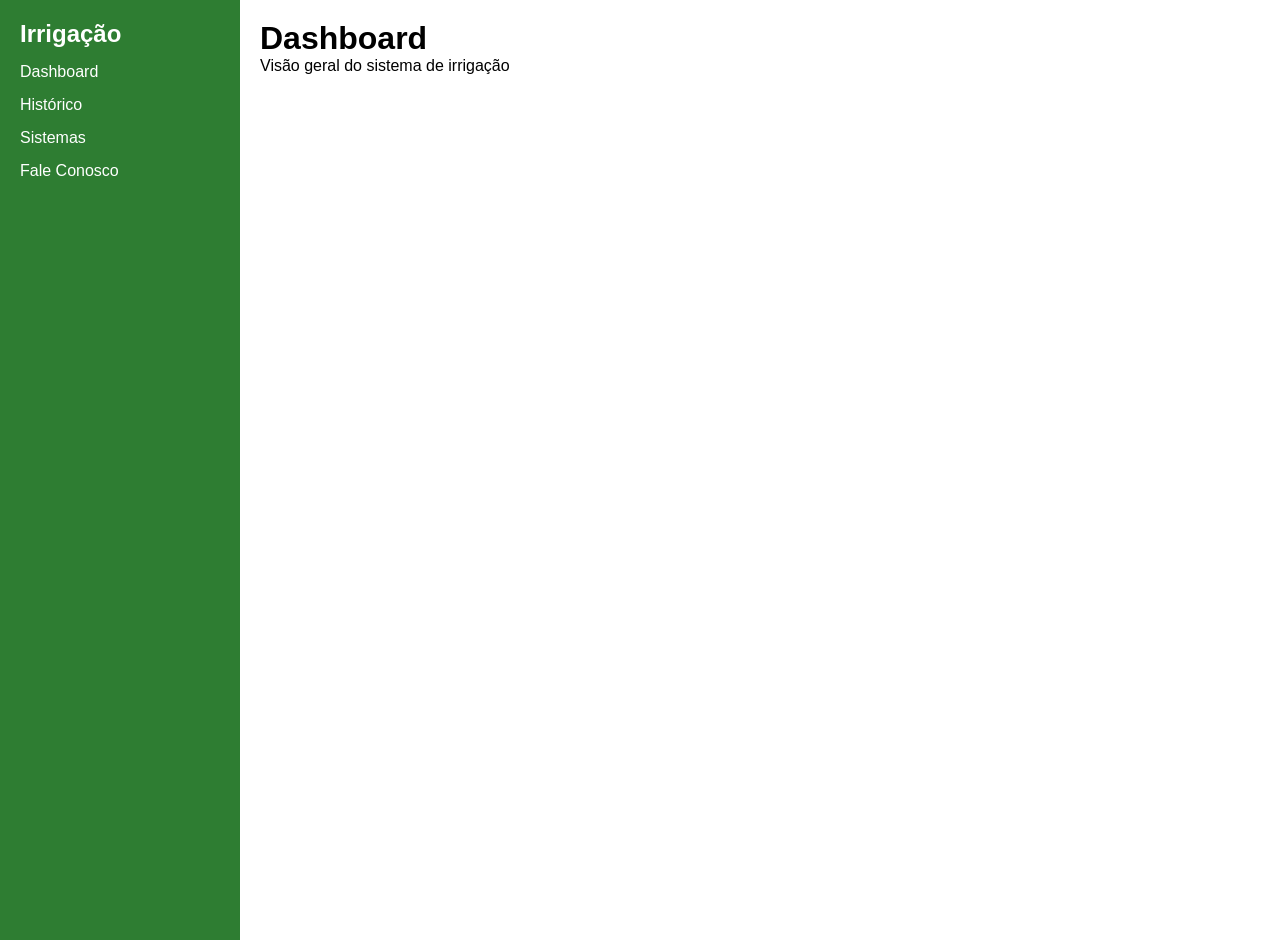
==== index.html @ d7c3e2f5 "first commit" ====
<!DOCTYPE html>
<html lang="pt-br">

<head>
  <meta charset="UTF-8">
  <meta name="viewport" content="width=device-width, initial-scale=1.0">
  <title>Dashboard Irrigação</title>
  <link rel="stylesheet" href="./styles/style.css">
  <link rel="preconnect" href="https://fonts.googleapis.com">
  <link rel="preconnect" href="https://fonts.gstatic.com" crossorigin>
  <link href="https://fonts.googleapis.com/css2?family=Roboto:ital,wght@0,100..900;1,100..900&family=Source+Sans+3:ital,wght@0,200..900;1,200..900&display=swap" rel="stylesheet">
</head>

<body>
  <div class="container">
    <nav class="sidebar">
        <h2>Irrigação</h2>
        <ul>
        <li onclick="mostrar('dashboard')">Dashboard</li>
        <li onclick="mostrar('histórico')">Histórico</li>
        <li onclick="mostrar('sistemas')">Sistemas</li>
        <li onclick="mostrar('fale-conosco')">Fale Conosco</li>
        </ul>
    </nav>

    <main class="content">
        <div id="dashboard" class="aba">
        <h1>Dashboard</h1>
        <p>Visão geral do sistema de irrigação</p>
        

        </div>

        <div id="monitoramento" class="aba">
        <h1>Monitoramento</h1>
        <p>Umidade do solo, sensores...</p>
        </div>

        <div id="agenda" class="aba">
        <h1>Agendamento</h1>
        <p>Horários de irrigação</p>
        </div>
    </main>
  </div>

  <script src="main.js"></script>
</body>

</html>
---- styles/style.css ----
* {
  margin: 0;
  padding: 0;
  font-family: Arial;
}

.container {
  display: flex;
}

/* MENU */
.sidebar {
  width: 200px;
  height: 100vh;
  background: #2e7d32;
  color: white;
  padding: 20px;
}

.sidebar ul {
  list-style: none;
}

.sidebar li {
  margin: 15px 0;
  cursor: pointer;
}

/* CONTEÚDO */
.content {
  flex: 1;
  padding: 20px;
}

/* ESCONDER ABAS */
.aba {
  display: none;
}

/* ABA ATIVA */
.ativa {
  display: block;
}
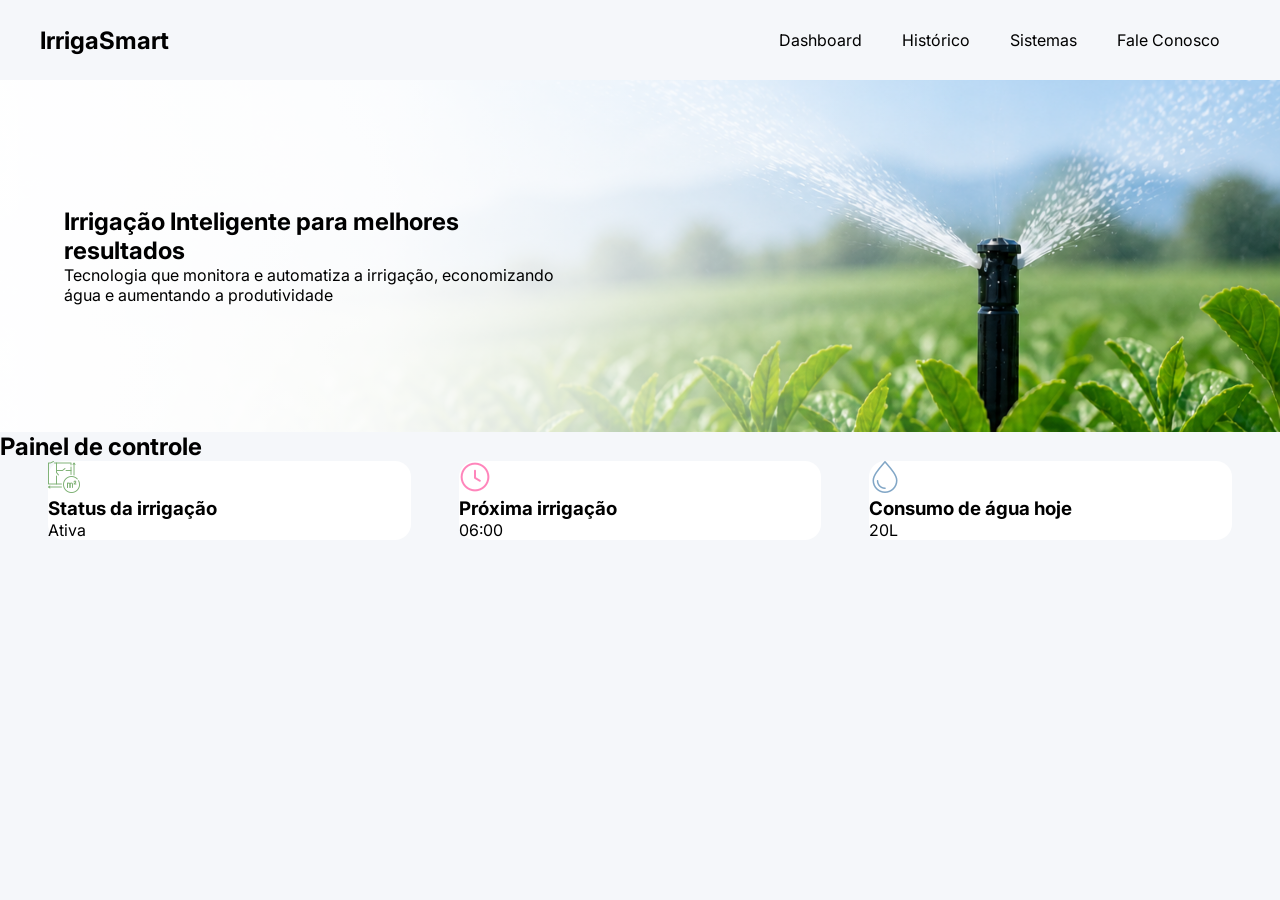
==== commit d37608b9: "alterando a sidebar e add conteudo" ====
--- a/index.html
+++ b/index.html
@@ -8,38 +8,87 @@
   <link rel="stylesheet" href="./styles/style.css">
   <link rel="preconnect" href="https://fonts.googleapis.com">
   <link rel="preconnect" href="https://fonts.gstatic.com" crossorigin>
-  <link href="https://fonts.googleapis.com/css2?family=Roboto:ital,wght@0,100..900;1,100..900&family=Source+Sans+3:ital,wght@0,200..900;1,200..900&display=swap" rel="stylesheet">
+  <link href="https://fonts.googleapis.com/css2?family=Inter:ital,opsz,wght@0,14..32,100..900;1,14..32,100..900&family=Montserrat:ital,wght@0,100..900;1,100..900&display=swap" rel="stylesheet">
 </head>
 
 <body>
   <div class="container">
     <nav class="sidebar">
-        <h2>Irrigação</h2>
-        <ul>
+        <h1>Irriga<span>Smart</span></h1>
+        <ul class="sidebar__nav">
         <li onclick="mostrar('dashboard')">Dashboard</li>
-        <li onclick="mostrar('histórico')">Histórico</li>
+        <li onclick="mostrar('historico')">Histórico</li>
         <li onclick="mostrar('sistemas')">Sistemas</li>
         <li onclick="mostrar('fale-conosco')">Fale Conosco</li>
         </ul>
     </nav>
 
     <main class="content">
-        <div id="dashboard" class="aba">
-        <h1>Dashboard</h1>
-        <p>Visão geral do sistema de irrigação</p>
-        
+        <section id="dashboard" class="aba">
+          <div class="dashboard__banner">
+            <div class="dashboard__banner__conteudo">
+                <h2>
+                Irrigação <span>Inteligente</span>
+                para melhores resultados
+              </h2>
+              <p>
+                Tecnologia que monitora e automatiza a irrigação, 
+                economizando água e aumentando a produtividade
+              </p>
+            </div>
+          </div>
 
-        </div>
+          <div class="dashboard__painel">
+            <h2>Painel de controle</h2>
+            <ul class="dashboard__painel__list">
+              <li>
+                <div class="painel__conteudo">
+                  <div>
+                    <img class="painel__conteudo-icone" src="./asserts/arquitetura.png" alt="ícone de arquitetura">
+                  </div>
+                  <h3>Status da irrigação</h3>
+                  <p>Ativa</p>
+                </div>
+              </li>
 
-        <div id="monitoramento" class="aba">
+              <li>
+                <div class="painel__conteudo">
+                  <div>
+                    <img class="painel__conteudo-icone" src="./asserts/relogio.png" alt="ícone de relógio">
+                  </div>
+                  <h3>Próxima irrigação</h3>
+                  <p>06:00</p>
+                </div>
+              </li>
+
+              <li>
+                <div class="painel__conteudo">
+                  <div>
+                    <img class="painel__conteudo-icone" src="./asserts/agua.png" alt=" ícone de um pingo de água">
+                  </div>
+                  <h3>Consumo de água hoje</h3>
+                  <p>20L</p>
+                </div>
+              </li>
+            </ul>
+          </div>
+
+        </section>
+
+        <section id="historico" class="aba">
         <h1>Monitoramento</h1>
         <p>Umidade do solo, sensores...</p>
-        </div>
+        </section>
 
-        <div id="agenda" class="aba">
+        <section id="sistemas" class="aba">
         <h1>Agendamento</h1>
         <p>Horários de irrigação</p>
-        </div>
+        </section>
+
+        <section id="fale-conosco" class="aba">
+        <h1>fale conosco</h1>
+        <p>Horários de irrigação</p>
+        </section>
     </main>
   </div>
 
--- a/styles/style.css
+++ b/styles/style.css
@@ -1,43 +1,97 @@
+:root {
+  --cor-background: #F5F7FA;
+  --cor-cards: #FFFFFF;
+  --cor-texto-principal: #000000;
+  --cor-texto-secundaria: #9CA3AF;
+  --cor-principal: #79AE6F;
+  --cor-secundaria: #9FCB98;
+  --cor-terciaria: #81A6C6;
+  --cor-quartenaria: #AACDDC;
+  --cor-icone-relogio: #FF85BB;
+  --cor-fundo-relogio: #FFCEE3;
+  --cor-aviso: #DB1A1A;
+
+  --fonte-primaria: "Inter", sans-serif, arial;
+  --fonte-secundaria: "Montserrat", sans-serif, arial;
+}
+
 * {
   margin: 0;
   padding: 0;
-  font-family: Arial;
 }
 
-.container {
-  display: flex;
+body {
+  background-color: var(--cor-background);
+  font-family: var(--fonte-primaria);
 }
 
-/* MENU */
 .sidebar {
-  width: 200px;
-  height: 100vh;
-  background: #2e7d32;
-  color: white;
-  padding: 20px;
+  display: flex;
+  justify-content: space-between;
+  align-items: center;
+  padding: 15px 40px;
 }
 
-.sidebar ul {
+.sidebar__nav {
+  display: flex;
   list-style: none;
 }
 
 .sidebar li {
-  margin: 15px 0;
+  margin: 15px 20px;
   cursor: pointer;
 }
 
-/* CONTEÚDO */
-.content {
-  flex: 1;
-  padding: 20px;
+.dashboard__banner {
+  height: 22rem;
+
+  background:
+    linear-gradient(
+      to right,
+      rgba(255, 255, 255, 0.95) 0%,
+      rgba(255, 255, 255, 0.85) 30%,
+      rgba(255, 255, 255, 0.4) 55%,
+      rgba(255, 255, 255, 0) 75%
+    ),
+    url('../asserts/banner.png');
+  background-size: cover;
+  background-position: center;
+
+  display: grid;
+  grid-template-columns: 1fr; 
+  align-items: center; 
 }
 
-/* ESCONDER ABAS */
+.dashboard__banner__conteudo {
+  max-width: 500px;
+  margin-left: 4rem;
+}
+
+.dashboard__painel__list {
+  display: grid;
+  gap: 3rem;
+  margin: 0 3rem;
+  grid-template-columns: 1fr 1fr 1fr;
+  list-style: none;
+}
+
+.dashboard__painel__list li{
+  background-color: var(--cor-cards);
+  border-radius: 1rem;
+}
+
+.dashboard__painel__fundo {
+  
+}
+
+.dashboard__painel__fundo-icone {
+
+}
+
 .aba {
   display: none;
 }
 
-/* ABA ATIVA */
 .ativa {
-  display: block;
-}+  display: grid;
+}
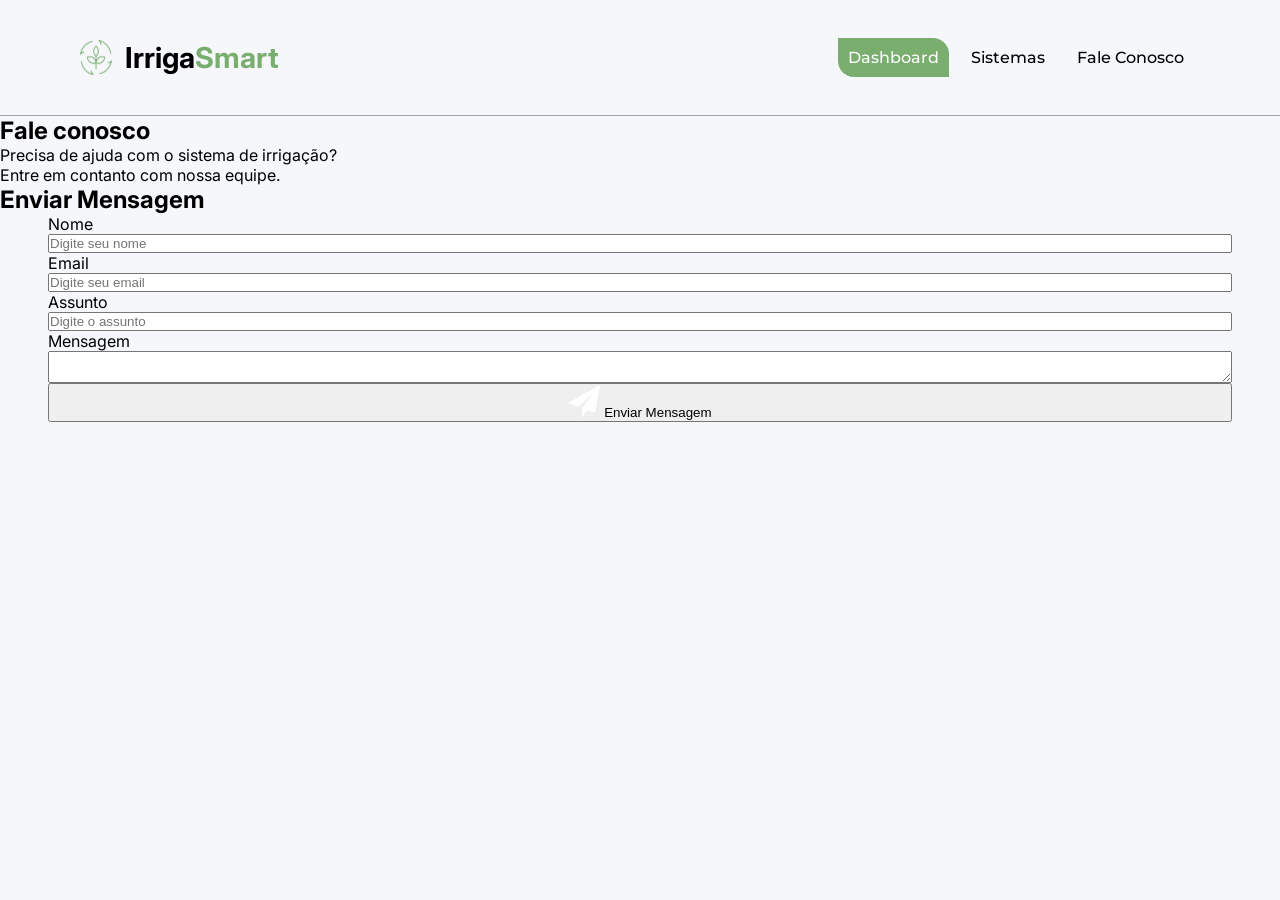
==== commit 6def6dca: "finalizando o dashboard" ====
--- a/index.html
+++ b/index.html
@@ -4,7 +4,7 @@
 <head>
   <meta charset="UTF-8">
   <meta name="viewport" content="width=device-width, initial-scale=1.0">
-  <title>Dashboard Irrigação</title>
+  <title>Dashboard IrriSmart</title>
   <link rel="stylesheet" href="./styles/style.css">
   <link rel="preconnect" href="https://fonts.googleapis.com">
   <link rel="preconnect" href="https://fonts.gstatic.com" crossorigin>
@@ -14,24 +14,27 @@
 <body>
   <div class="container">
     <nav class="sidebar">
-        <h1>Irriga<span>Smart</span></h1>
-        <ul class="sidebar__nav">
-        <li onclick="mostrar('dashboard')">Dashboard</li>
-        <li onclick="mostrar('historico')">Histórico</li>
-        <li onclick="mostrar('sistemas')">Sistemas</li>
-        <li onclick="mostrar('fale-conosco')">Fale Conosco</li>
-        </ul>
+      <div class="sidebar__titulo">
+        <img src="./asserts/plantar.png" alt="Icone do titulo">
+        <h1>Irriga<span class="destaque">Smart</span></h1>
+      </div>
+
+      <ul class="sidebar__nav">
+        <li onclick="mostrar('dashboard', this)">Dashboard</li>
+        <li onclick="mostrar('sistemas', this)">Sistemas</li>
+        <li onclick="mostrar('fale-conosco', this)">Fale Conosco</li>
+      </ul>
     </nav>
 
     <main class="content">
         <section id="dashboard" class="aba">
           <div class="dashboard__banner">
             <div class="dashboard__banner__conteudo">
-                <h2>
-                Irrigação <span>Inteligente</span>
+                <h2 class="dashboard__banner__conteudo-subtitulo">
+                Irrigação <span class="destaque">Inteligente</span>
                 para melhores resultados
               </h2>
-              <p>
+              <p class="dashboard__banner__conteudo-texto">
                 Tecnologia que monitora e automatiza a irrigação, 
                 economizando água e aumentando a produtividade
               </p>
@@ -39,55 +42,111 @@
           </div>
 
           <div class="dashboard__painel">
-            <h2>Painel de controle</h2>
+            <h2 class="dashboard__painel-subtitulo">Painel de controle</h2>
             <ul class="dashboard__painel__list">
               <li>
                 <div class="painel__conteudo">
-                  <div>
-                    <img class="painel__conteudo-icone" src="./asserts/arquitetura.png" alt="ícone de arquitetura">
+                  <img class="painel__conteudo-icone arquitetura" src="./asserts/arquitetura.png" alt="ícone de arquitetura">
+                  <div class="painel__conteudo-box">
+                    <h3 class="painel__conteudo-descricao">Status da irrigação</h3>
+                    <p class="painel__conteudo-texto texto-arquitetura">Ativa</p>
                   </div>
-                  <h3>Status da irrigação</h3>
-                  <p>Ativa</p>
                 </div>
               </li>
 
               <li>
                 <div class="painel__conteudo">
-                  <div>
-                    <img class="painel__conteudo-icone" src="./asserts/relogio.png" alt="ícone de relógio">
+                  <img class="painel__conteudo-icone relogio" src="./asserts/relogio.png" alt="ícone de relógio">
+                  <div class="painel__conteudo-box">
+                    <h3 class="painel__conteudo-descricao">Próxima irrigação</h3>
+                    <p class="painel__conteudo-texto texto-relogio">06:00</p>
                   </div>
-                  <h3>Próxima irrigação</h3>
-                  <p>06:00</p>
                 </div>
               </li>
 
               <li>
                 <div class="painel__conteudo">
-                  <div>
-                    <img class="painel__conteudo-icone" src="./asserts/agua.png" alt=" ícone de um pingo de água">
+                  <img class="painel__conteudo-icone agua" src="./asserts/agua.png" alt=" ícone de um pingo de água">
+                  <div class="painel__conteudo-box">
+                    <h3 class="painel__conteudo-descricao">Consumo de água hoje</h3>
+                    <p class="painel__conteudo-texto texto-agua">20L</p>
                   </div>
-                  <h3>Consumo de água hoje</h3>
-                  <p>20L</p>
                 </div>
               </li>
             </ul>
           </div>
 
-        </section>
+          <div class="dashboard__tabela">
+            <h3 class="dashboard__tabela-subtitulo">Irrigações de Hoje</h3>
+            <table>
+              <thead>
+                <tr>
+                  <th>Área</th>
+                  <th>Início</th>
+                  <th>Duração</th>
+                  <th>Status</th>
+                </tr>
+              </thead>
 
-        <section id="historico" class="aba">
-        <h1>Monitoramento</h1>
-        <p>Umidade do solo, sensores...</p>
+              <tbody>
+                <tr>
+                  <td>Área 1</td>
+                  <td>6:00</td>
+                  <td>30 min</td>
+                  <td>Concluído</td>
+                </tr>
+
+                <tr>
+                  <td>Área 2</td>
+                  <td>7:30</td>
+                  <td>25 min</td>
+                  <td>Em andamento</td>
+                </tr>
+              </tbody>
+            </table>
+          </div>
         </section>
 
         <section id="sistemas" class="aba">
-        <h1>Agendamento</h1>
+        <h1>Sistemas</h1>
         <p>Horários de irrigação</p>
         </section>
 
         <section id="fale-conosco" class="aba">
-        <h1>fale conosco</h1>
-        <p>Horários de irrigação</p>
+        <h1>Fale conosco</h1>
+        <p>
+          Precisa de ajuda com o sistema de irrigação?<br>
+          Entre em contanto com nossa equipe.
+        </p>
+        <div class="fale-conosco__grid">
+          <div fale-conosco__grid__fbox>
+            <h2>Enviar Mensagem</h2>
+            <form class="fale-conosco__grid__formulario">
+              <label for="nome">Nome</label>
+              <input type="text" id="nome" placeholder="Digite seu nome" required>
+
+              <label for="email">Email</label>
+              <input type="email" id="email" placeholder="Digite seu email" required>
+
+              <label for="assunto">Assunto</label>
+              <input type="text" id="assunto" placeholder="Digite o assunto">
+
+              <label for="mensagem">Mensagem</label>
+              <textarea id="mensagem" 
+              placeholder="Descreva sua dúvida ou problema">
+              </textarea>
+
+              <button type="submit">
+                <img src="./asserts/enviar.png" alt="Icone de enviar">
+                Enviar Mensagem
+              </button>
+
+            </form>
+          </div>
+          <div class="fale-conosco__grid__sbox">
+            
+          </div>
+        </div>
         </section>
     </main>
   </div>
--- a/styles/style.css
+++ b/styles/style.css
@@ -4,11 +4,11 @@
   --cor-texto-principal: #000000;
   --cor-texto-secundaria: #9CA3AF;
   --cor-principal: #79AE6F;
-  --cor-secundaria: #9FCB98;
-  --cor-terciaria: #81A6C6;
-  --cor-quartenaria: #AACDDC;
+  --cor-secundaria: #CFE9CB;
+  --cor-azul-principal: #81A6C6;
+  --cor-quartenaria: #CFE6EE;
   --cor-icone-relogio: #FF85BB;
-  --cor-fundo-relogio: #FFCEE3;
+  --cor-fundo-relogio: #FFE4F0;
   --cor-aviso: #DB1A1A;
 
   --fonte-primaria: "Inter", sans-serif, arial;
@@ -25,11 +25,26 @@
   font-family: var(--fonte-primaria);
 }
 
+/* inicio do cs do dashboard */
 .sidebar {
   display: flex;
   justify-content: space-between;
   align-items: center;
-  padding: 15px 40px;
+  padding: 2rem 5rem;
+  border-bottom: 1px solid var(--cor-texto-secundaria)
+}
+
+.sidebar__titulo {
+  display: flex;
+}
+
+.sidebar__titulo h1 {
+  padding-left: 0.8rem;
+  font-size: 1.8rem;
+}
+
+.destaque {
+  color: var(--cor-principal)
 }
 
 .sidebar__nav {
@@ -38,8 +53,17 @@
 }
 
 .sidebar li {
-  margin: 15px 20px;
+  margin: 0.4rem 0.4rem;
+  padding: 0.6rem 0.6rem;
   cursor: pointer;
+  font-family: var(--fonte-secundaria);
+  font-weight: 500;
+}
+
+.sidebar__nav li.ativo {
+  color: var(--cor-cards);
+  background-color: var(--cor-principal);
+  border-radius: 0 1rem 0 1rem;
 }
 
 .dashboard__banner {
@@ -67,6 +91,21 @@
   margin-left: 4rem;
 }
 
+.dashboard__banner__conteudo-subtitulo {
+  font-size: 2rem;
+}
+
+.dashboard__banner__conteudo-texto {
+  font-size: 1rem;
+  font-weight: 400;
+  color: var(--cor-texto-secundaria);
+  margin-top: 0.6rem;
+}
+
+.dashboard__painel-subtitulo {
+  margin: 1.5rem 4rem;
+}
+
 .dashboard__painel__list {
   display: grid;
   gap: 3rem;
@@ -80,12 +119,90 @@
   border-radius: 1rem;
 }
 
-.dashboard__painel__fundo {
-  
-}
-
-.dashboard__painel__fundo-icone {
-
+.painel__conteudo {
+  display: flex;
+  padding: 1.5rem;
+  align-items: center;
+}
+
+.painel__conteudo-icone {
+  height: 3rem;
+  padding: 0.8rem;
+  border-radius: 1rem;
+}
+
+.arquitetura {
+  background-color: var(--cor-secundaria);
+}
+.relogio {
+  background-color: var(--cor-fundo-relogio);
+}
+.agua {
+  background-color: var(--cor-quartenaria);
+}
+
+.painel__conteudo-box {
+  padding-left: 0.8rem;
+}
+
+.painel__conteudo-texto {
+  font-weight: 500;
+  font-size: 1.8rem;
+  margin-top: 0.08rem;
+}
+
+.texto-arquitetura {
+  color: var(--cor-principal);
+}
+.texto-relogio {
+  color: var(--cor-icone-relogio);
+}
+.texto-agua {
+  color: var(--cor-azul-principal);
+}
+
+.dashboard__tabela {
+  background-color: var(--cor-cards);
+  border-radius: 1rem;
+  margin: 2rem 3rem 0 3rem;
+  padding: 1rem 0;
+}
+
+.dashboard__tabela-subtitulo {
+  font-family: var(--fonte-secundaria);
+  font-size: 1.2rem;
+  font-weight: 700;
+  margin: 1rem 2.5rem;
+}
+
+.dashboard__tabela table {
+  width: 100%;
+  table-layout: fixed;
+  padding: 0 2rem;
+}
+
+.dashboard__tabela th {
+  color: var(--cor-texto-secundaria);
+}
+
+.dashboard__tabela th, 
+.dashboard__tabela td {
+  padding: 12px;
+  text-align: left;
+  word-wrap: break-word;
+}
+
+.dashboard__tabela table tbody td {
+  border-top: 1px solid #f0f0f0;
+}
+/* término do css do dashboard */
+
+
+/* inicio do css do fale-conosco */
+.fale-conosco__grid__formulario {
+  display: flex;
+  flex-direction: column;
+  margin: 0 3rem;
 }
 
 .aba {
@@ -95,3 +212,4 @@
 .ativa {
   display: grid;
 }
+
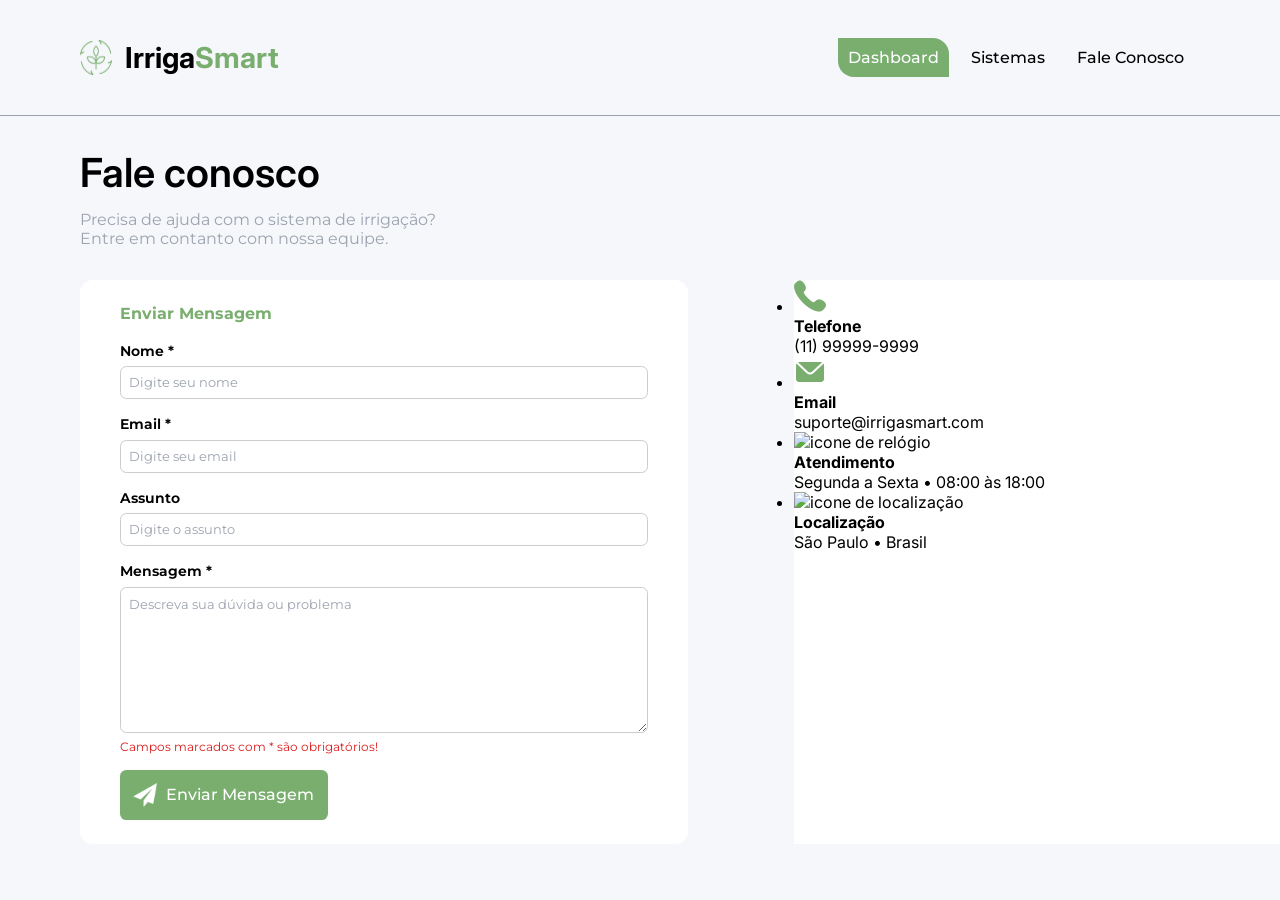
==== commit 9b364fd4: "desenvolvendo a aba fale-conosco" ====
--- a/index.html
+++ b/index.html
@@ -15,7 +15,7 @@
   <div class="container">
     <nav class="sidebar">
       <div class="sidebar__titulo">
-        <img src="./asserts/plantar.png" alt="Icone do titulo">
+        <img src="./asserts/dashboard/plantar.png" alt="Icone do titulo">
         <h1>Irriga<span class="destaque">Smart</span></h1>
       </div>
 
@@ -46,7 +46,7 @@
             <ul class="dashboard__painel__list">
               <li>
                 <div class="painel__conteudo">
-                  <img class="painel__conteudo-icone arquitetura" src="./asserts/arquitetura.png" alt="ícone de arquitetura">
+                  <img class="painel__conteudo-icone arquitetura" src="./asserts/dashboard/arquitetura.png" alt="ícone de arquitetura">
                   <div class="painel__conteudo-box">
                     <h3 class="painel__conteudo-descricao">Status da irrigação</h3>
                     <p class="painel__conteudo-texto texto-arquitetura">Ativa</p>
@@ -56,7 +56,7 @@
 
               <li>
                 <div class="painel__conteudo">
-                  <img class="painel__conteudo-icone relogio" src="./asserts/relogio.png" alt="ícone de relógio">
+                  <img class="painel__conteudo-icone relogio" src="./asserts/dashboard/relogio.png" alt="ícone de relógio">
                   <div class="painel__conteudo-box">
                     <h3 class="painel__conteudo-descricao">Próxima irrigação</h3>
                     <p class="painel__conteudo-texto texto-relogio">06:00</p>
@@ -66,7 +66,7 @@
 
               <li>
                 <div class="painel__conteudo">
-                  <img class="painel__conteudo-icone agua" src="./asserts/agua.png" alt=" ícone de um pingo de água">
+                  <img class="painel__conteudo-icone agua" src="./asserts/dashboard/agua.png" alt=" ícone de um pingo de água">
                   <div class="painel__conteudo-box">
                     <h3 class="painel__conteudo-descricao">Consumo de água hoje</h3>
                     <p class="painel__conteudo-texto texto-agua">20L</p>
@@ -113,38 +113,74 @@
         </section>
 
         <section id="fale-conosco" class="aba">
-        <h1>Fale conosco</h1>
-        <p>
-          Precisa de ajuda com o sistema de irrigação?<br>
-          Entre em contanto com nossa equipe.
-        </p>
+          <div class="fale-conosco__enunciado">
+            <h1>Fale conosco</h1>
+            <p>
+              Precisa de ajuda com o sistema de irrigação?<br>
+              Entre em contanto com nossa equipe.
+            </p>
+          </div>
+        
         <div class="fale-conosco__grid">
-          <div fale-conosco__grid__fbox>
-            <h2>Enviar Mensagem</h2>
+          <div class="fale-conosco__grid__fbox">
+            <h2 class="fale-conosco__grid__fbox-subtitulo">Enviar Mensagem</h2>
             <form class="fale-conosco__grid__formulario">
-              <label for="nome">Nome</label>
+              <label for="nome">Nome *</label>
               <input type="text" id="nome" placeholder="Digite seu nome" required>
 
-              <label for="email">Email</label>
+              <label for="email">Email *</label>
               <input type="email" id="email" placeholder="Digite seu email" required>
 
               <label for="assunto">Assunto</label>
               <input type="text" id="assunto" placeholder="Digite o assunto">
 
-              <label for="mensagem">Mensagem</label>
+              <label for="mensagem">Mensagem *</label>
               <textarea id="mensagem" 
-              placeholder="Descreva sua dúvida ou problema">
-              </textarea>
+              placeholder="Descreva sua dúvida ou problema" minlength="20" required></textarea>
 
-              <button type="submit">
-                <img src="./asserts/enviar.png" alt="Icone de enviar">
+              <p class="fale-conosco__grid__fbox-aviso">
+                Campos marcados com * são obrigatórios!
+              </p>
+              
+              <button type="submit" class="fale-conosco__grid__fbox-button">
+                <img src="./asserts/fale-conosco/enviar.png" alt="Icone de enviar">
                 Enviar Mensagem
               </button>
 
             </form>
           </div>
+
           <div class="fale-conosco__grid__sbox">
-            
+            <ul>
+              <li>
+                <img src="./asserts/fale-conosco/telefone.png" alt="icone de telefone">
+                <div>
+                  <h4>Telefone</h4>
+                  <p>(11) 99999-9999</p>
+                </div>
+              </li>
+              <li>
+                <img src="./asserts/fale-conosco/e-mail.png" alt="icone de email">
+                <div>
+                  <h4> Email</h4>
+                  <p>suporte@irrigasmart.com</p>
+                </div>
+              </li>
+              <li>
+                <img src="./asserts/fale-conosco/relogio.png" alt="icone de relógio">
+                <div>
+                  <h4>Atendimento</h4>
+                  <p>Segunda a Sexta • 08:00 às 18:00</p>
+                </div>
+              </li>
+              <li>
+                <img src="./asserts/fale-conosco/localizador.png\" alt="icone de localização">
+                <div>
+                  <h4>Localização</h4>
+                  <p>São Paulo • Brasil</p>
+                </div>
+              </li>
+            </ul>
           </div>
         </div>
         </section>
--- a/styles/style.css
+++ b/styles/style.css
@@ -77,7 +77,7 @@
       rgba(255, 255, 255, 0.4) 55%,
       rgba(255, 255, 255, 0) 75%
     ),
-    url('../asserts/banner.png');
+    url('../asserts/dashboard/banner.png');
   background-size: cover;
   background-position: center;
 
@@ -199,10 +199,116 @@
 
 
 /* inicio do css do fale-conosco */
+.fale-conosco__grid {
+  display: grid;
+  grid-template-columns: 60% 40%;
+  gap: 1.6rem;
+}
+
+.fale-conosco__enunciado {
+  margin: 2rem 5rem;
+}
+
+.fale-conosco__enunciado h1 {
+  font-size: 2.5rem;
+  font-weight: 600;
+}
+
+.fale-conosco__enunciado p {
+  color: var(--cor-texto-secundaria);
+  font-family: var(--fonte-secundaria);
+  font-size: 1rem;
+  font-weight: 400;
+  padding-top: 0.8rem;
+}
+
+.fale-conosco__grid__fbox {
+  margin: 0 5rem;
+  padding: 1.5rem 2.5rem;
+  border-radius: 0.8rem;
+  background-color: var(--cor-cards);
+}
+
+.fale-conosco__grid__fbox-subtitulo {
+  color: var(--cor-principal);
+  font-size: 1rem;
+  font-weight: 700;
+  padding-bottom: 1.2rem;
+  font-family: var(--fonte-secundaria);
+}
+
 .fale-conosco__grid__formulario {
   display: flex;
   flex-direction: column;
-  margin: 0 3rem;
+}
+
+.fale-conosco__grid__formulario label {
+  font-family: var(--fonte-secundaria);
+  font-size: 0.9rem;
+  font-weight: 650;
+  padding-bottom: 0.4rem;
+}
+
+.fale-conosco__grid__formulario input{
+  padding: 0.5rem;
+  border: 1px solid #CCCCCC;
+  border-radius: 0.4rem;
+  margin-bottom: 1rem;
+}
+
+.fale-conosco__grid__formulario input::placeholder {
+  font-family: var(--fonte-secundaria);
+  color: var(--cor-texto-secundaria);
+}
+
+.fale-conosco__grid__fbox textarea {
+  height: 8rem;
+  padding: 0.5rem;
+  border: 1px solid #CCCCCC;
+  border-radius: 0.4rem;
+  margin-bottom: 0.4rem;
+}
+
+.fale-conosco__grid__fbox textarea::placeholder {
+  font-family: var(--fonte-secundaria);
+  color: var(--cor-texto-secundaria);
+}
+
+.fale-conosco__grid__fbox-aviso {
+  color: var(--cor-aviso);
+  font-family: var(--fonte-secundaria);
+  font-size: 0.75rem;
+  font-weight: 400;
+  margin-bottom: 1rem;
+}
+
+.fale-conosco__grid__fbox-button {
+  width: 13rem;
+  background-color: var(--cor-principal);
+  color: var(--cor-cards);
+  border-radius: 0.4rem;
+  border: none;
+
+  font-family: var(--fonte-secundaria);
+  font-size: 1rem;
+  font-weight: 500;
+
+  display: flex;
+  align-items: center;
+  padding: 0.8rem;
+}
+
+.fale-conosco__grid__fbox-button:hover {
+  cursor: pointer;
+}
+
+.fale-conosco__grid__fbox-button img {
+  padding-right: 0.6rem;
+  height: 1.5rem;
+}
+
+.fale-conosco__grid__sbox {
+  background-color: var(--cor-cards);
 }
 
 .aba {
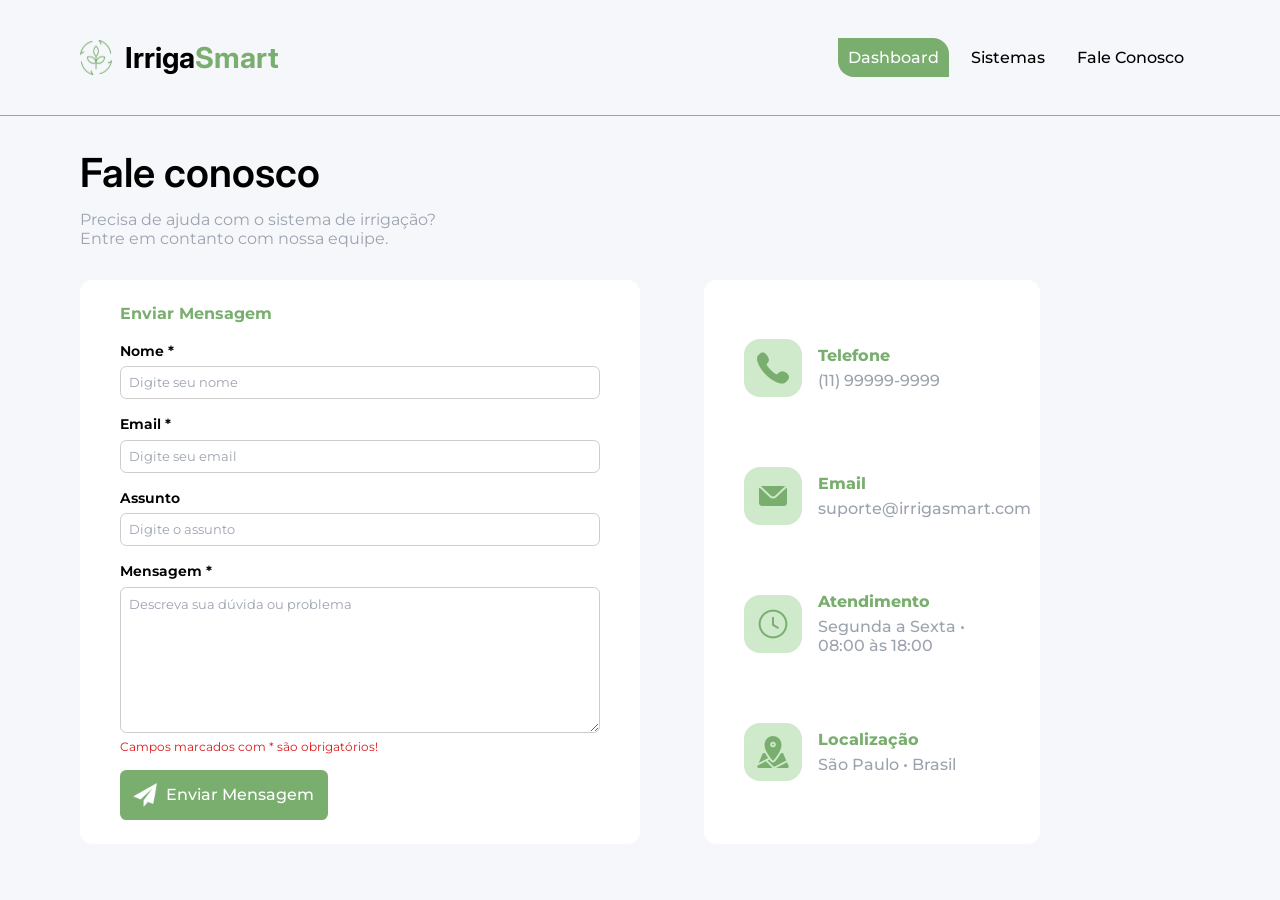
==== commit ad7e4894: "terminando as outras abas" ====
--- a/index.html
+++ b/index.html
@@ -108,8 +108,135 @@
         </section>
 
         <section id="sistemas" class="aba">
-        <h1>Sistemas</h1>
-        <p>Horários de irrigação</p>
+          <div class="sistemas__enunciado">
+            <h1>Sistemas</h1>
+            <p>Gerencie as zonas e os horários de irrigação</p>
+          </div>
+
+          <ul class="sistemas__painel__list">
+            <li>
+              <div class="painel__conteudo">
+                <img class="painel__conteudo-icone arquitetura" src="./asserts/dashboard/arquitetura.png" alt="ícone de zonas">
+                <div class="painel__conteudo-box">
+                  <h3 class="painel__conteudo-descricao">Zonas ativas</h3>
+                  <p class="painel__conteudo-texto texto-arquitetura">3 / 5</p>
+                </div>
+              </div>
+            </li>
+
+            <li>
+              <div class="painel__conteudo">
+                <img class="painel__conteudo-icone relogio" src="./asserts/dashboard/relogio.png" alt="ícone de relógio">
+                <div class="painel__conteudo-box">
+                  <h3 class="painel__conteudo-descricao">Próxima irrigação</h3>
+                  <p class="painel__conteudo-texto texto-relogio">06:00</p>
+                </div>
+              </div>
+            </li>
+
+            <li>
+              <div class="painel__conteudo">
+                <img class="painel__conteudo-icone agua" src="./asserts/dashboard/agua.png" alt="ícone de água">
+                <div class="painel__conteudo-box">
+                  <h3 class="painel__conteudo-descricao">Consumo hoje</h3>
+                  <p class="painel__conteudo-texto texto-agua">20 L</p>
+                </div>
+              </div>
+            </li>
+          </ul>
+
+          <div class="sistemas__grid">
+            <div class="sistemas__zonas">
+              <h3 class="sistemas__zonas-subtitulo">Zonas de Irrigação</h3>
+              <ul class="sistemas__zonas__list">
+                <li class="zona__item">
+                  <div class="zona__item__info">
+                    <h4 class="zona__item-nome">Área 1 — Horticultura</h4>
+                    <p class="zona__item-detalhe">30 min · 06:00 · Seg a Sex</p>
+                  </div>
+                  <span class="zona__item-badge zona__item-badge--ativo">Ativo</span>
+                </li>
+
+                <li class="zona__item">
+                  <div class="zona__item__info">
+                    <h4 class="zona__item-nome">Área 2 — Fruticultura</h4>
+                    <p class="zona__item-detalhe">25 min · 07:30 · Diário</p>
+                  </div>
+                  <span class="zona__item-badge zona__item-badge--ativo">Ativo</span>
+                </li>
+
+                <li class="zona__item">
+                  <div class="zona__item__info">
+                    <h4 class="zona__item-nome">Área 3 — Pastagem</h4>
+                    <p class="zona__item-detalhe">20 min · 09:00 · Sáb e Dom</p>
+                  </div>
+                  <span class="zona__item-badge zona__item-badge--ativo">Ativo</span>
+                </li>
+
+                <li class="zona__item">
+                  <div class="zona__item__info">
+                    <h4 class="zona__item-nome">Área 4 — Estufa</h4>
+                    <p class="zona__item-detalhe">15 min · 11:00 · Ter e Qui</p>
+                  </div>
+                  <span class="zona__item-badge zona__item-badge--inativo">Inativo</span>
+                </li>
+
+                <li class="zona__item">
+                  <div class="zona__item__info">
+                    <h4 class="zona__item-nome">Área 5 — Reserva</h4>
+                    <p class="zona__item-detalhe">40 min · 14:00 · Seg, Qua e Sex</p>
+                  </div>
+                  <span class="zona__item-badge zona__item-badge--inativo">Inativo</span>
+                </li>
+              </ul>
+            </div>
+
+            <div class="sistemas__horarios">
+              <h3 class="sistemas__horarios-subtitulo">Horários Automáticos</h3>
+              <table class="sistemas__horarios__tabela">
+                <thead>
+                  <tr>
+                    <th>Área</th>
+                    <th>Horário</th>
+                    <th>Duração</th>
+                    <th>Dias</th>
+                  </tr>
+                </thead>
+                <tbody>
+                  <tr>
+                    <td>Área 1</td>
+                    <td>06:00</td>
+                    <td>30 min</td>
+                    <td>Seg a Sex</td>
+                  </tr>
+                  <tr>
+                    <td>Área 2</td>
+                    <td>07:30</td>
+                    <td>25 min</td>
+                    <td>Diário</td>
+                  </tr>
+                  <tr>
+                    <td>Área 3</td>
+                    <td>09:00</td>
+                    <td>20 min</td>
+                    <td>Sáb e Dom</td>
+                  </tr>
+                  <tr>
+                    <td>Área 1</td>
+                    <td>16:00</td>
+                    <td>30 min</td>
+                    <td>Ter e Qui</td>
+                  </tr>
+                  <tr>
+                    <td>Área 2</td>
+                    <td>20:00</td>
+                    <td>25 min</td>
+                    <td>Seg, Qua e Sex</td>
+                  </tr>
+                </tbody>
+              </table>
+            </div>
+          </div>
         </section>
 
         <section id="fale-conosco" class="aba">
@@ -152,32 +279,32 @@
 
           <div class="fale-conosco__grid__sbox">
             <ul>
-              <li>
+              <li class="grid__sbox__conteudo">
                 <img src="./asserts/fale-conosco/telefone.png" alt="icone de telefone">
                 <div>
-                  <h4>Telefone</h4>
-                  <p>(11) 99999-9999</p>
-                </div>
-              </li>
-              <li>
+                  <h4 class="grid__sbox__conteudo-subtitulo">Telefone</h4>
+                  <p class="grid__sbox__conteudo-texto">(11) 99999-9999</p>
+                </div>
+              </li>
+              <li class="grid__sbox__conteudo">
                 <img src="./asserts/fale-conosco/e-mail.png" alt="icone de email">
                 <div>
-                  <h4> Email</h4>
-                  <p>suporte@irrigasmart.com</p>
-                </div>
-              </li>
-              <li>
+                  <h4 class="grid__sbox__conteudo-subtitulo"> Email</h4>
+                  <p class="grid__sbox__conteudo-texto">suporte@irrigasmart.com</p>
+                </div>
+              </li>
+              <li class="grid__sbox__conteudo">
                 <img src="./asserts/fale-conosco/relogio.png" alt="icone de relógio">
                 <div>
-                  <h4>Atendimento</h4>
-                  <p>Segunda a Sexta • 08:00 às 18:00</p>
-                </div>
-              </li>
-              <li>
-                <img src="./asserts/fale-conosco/localizador.png\" alt="icone de localização">
+                  <h4 class="grid__sbox__conteudo-subtitulo">Atendimento</h4>
+                  <p class="grid__sbox__conteudo-texto">Segunda a Sexta • 08:00 às 18:00</p>
+                </div>
+              </li>
+              <li class="grid__sbox__conteudo">
+                <img src="./asserts/fale-conosco/mapa.png" alt="icone de localização">
                 <div>
-                  <h4>Localização</h4>
-                  <p>São Paulo • Brasil</p>
+                  <h4 class="grid__sbox__conteudo-subtitulo">Localização</h4>
+                  <p class="grid__sbox__conteudo-texto">São Paulo • Brasil</p>
                 </div>
               </li>
             </ul>
--- a/styles/style.css
+++ b/styles/style.css
@@ -52,6 +52,13 @@
   list-style: none;
 }
 
+.sidebar__nav li:hover {
+  color: var(--cor-principal);
+  padding: 0.6rem 0.6rem;
+  background-color: var(--cor-secundaria);
+  border-radius: 0 1rem 0 1rem;
+}
+
 .sidebar li {
   margin: 0.4rem 0.4rem;
   padding: 0.6rem 0.6rem;
@@ -197,12 +204,151 @@
 }
 /* término do css do dashboard */
 
+/* inicio do css do sistemas */
+.sistemas__enunciado {
+  margin: 2rem 4rem;
+}
+
+.sistemas__enunciado h1 {
+  font-size: 2.5rem;
+  font-weight: 600;
+}
+
+.sistemas__enunciado p {
+  color: var(--cor-texto-secundaria);
+  font-family: var(--fonte-secundaria);
+  font-size: 1rem;
+  font-weight: 400;
+  padding-top: 0.8rem;
+}
+
+.sistemas__painel__list {
+  display: grid;
+  gap: 3rem;
+  margin: 0 3rem;
+  grid-template-columns: 1fr 1fr 1fr;
+  list-style: none;
+}
+
+.sistemas__painel__list li {
+  background-color: var(--cor-cards);
+  border-radius: 1rem;
+}
+
+.sistemas__grid {
+  display: grid;
+  grid-template-columns: 1fr 1fr;
+  gap: 2rem;
+  margin: 2rem 3rem;
+}
+
+.sistemas__zonas {
+  background-color: var(--cor-cards);
+  border-radius: 1rem;
+  padding: 1.5rem 2rem;
+}
+
+.sistemas__zonas-subtitulo {
+  font-family: var(--fonte-secundaria);
+  font-size: 1.2rem;
+  font-weight: 700;
+  color: var(--cor-principal);
+  margin-bottom: 1rem;
+}
+
+.sistemas__zonas__list {
+  list-style: none;
+}
+
+.zona__item {
+  display: flex;
+  justify-content: space-between;
+  align-items: center;
+  padding: 0.9rem 0;
+  border-top: 1px solid #f0f0f0;
+}
+
+.zona__item:first-child {
+  border-top: none;
+  padding-top: 0;
+}
+
+.zona__item-nome {
+  font-size: 0.95rem;
+  font-weight: 600;
+  font-family: var(--fonte-secundaria);
+  color: var(--cor-texto-principal);
+  margin-bottom: 0.2rem;
+}
+
+.zona__item-detalhe {
+  font-size: 0.8rem;
+  color: var(--cor-texto-secundaria);
+  font-family: var(--fonte-secundaria);
+}
+
+.zona__item-badge {
+  font-size: 0.75rem;
+  font-family: var(--fonte-secundaria);
+  font-weight: 600;
+  padding: 0.25rem 0.8rem;
+  border-radius: 2rem;
+  white-space: nowrap;
+}
+
+.zona__item-badge--ativo {
+  background-color: var(--cor-secundaria);
+  color: var(--cor-principal);
+}
+
+.zona__item-badge--inativo {
+  background-color: var(--cor-background);
+  color: var(--cor-texto-secundaria);
+}
+
+.sistemas__horarios {
+  background-color: var(--cor-cards);
+  border-radius: 1rem;
+  padding: 1.5rem 2rem;
+}
+
+.sistemas__horarios-subtitulo {
+  font-family: var(--fonte-secundaria);
+  font-size: 1.2rem;
+  font-weight: 700;
+  color: var(--cor-principal);
+  margin-bottom: 1rem;
+}
+
+.sistemas__horarios__tabela {
+  width: 100%;
+  table-layout: fixed;
+}
+
+.sistemas__horarios__tabela th {
+  color: var(--cor-texto-secundaria);
+}
+
+.sistemas__horarios__tabela th,
+.sistemas__horarios__tabela td {
+  padding: 12px 8px;
+  text-align: left;
+  word-wrap: break-word;
+  font-family: var(--fonte-secundaria);
+  font-size: 0.9rem;
+}
+
+.sistemas__horarios__tabela tbody td {
+  border-top: 1px solid #f0f0f0;
+}
+/* término do css do sistemas */
 
 /* inicio do css do fale-conosco */
 .fale-conosco__grid {
   display: grid;
-  grid-template-columns: 60% 40%;
-  gap: 1.6rem;
+  grid-template-columns: 50% 30%;
+  margin: 0 5rem;
+  gap: 4rem;
 }
 
 .fale-conosco__enunciado {
@@ -222,8 +368,8 @@
   padding-top: 0.8rem;
 }
 
-.fale-conosco__grid__fbox {
-  margin: 0 5rem;
+.fale-conosco__grid__fbox,
+.fale-conosco__grid__sbox {
   padding: 1.5rem 2.5rem;
   border-radius: 0.8rem;
   background-color: var(--cor-cards);
@@ -307,8 +453,35 @@
   height: 1.5rem;
 }
 
-.fale-conosco__grid__sbox {
-  background-color: var(--cor-cards);
+.fale-conosco__grid__sbox ul {
+  list-style: none;
+}
+
+.grid__sbox__conteudo {
+  display: flex;
+  height: 8rem;
+  align-items: center;
+}
+
+.grid__sbox__conteudo img {
+  background-color: var(--cor-secundaria);
+  padding: 0.8rem;
+  border-radius: 1rem;
+  margin-right: 1rem;
+}
+
+.grid__sbox__conteudo-subtitulo {
+  font-family: var(--fonte-secundaria);
+  font-weight: 750;
+  color: var(--cor-principal);
+  margin-bottom: 0.4rem;
+}
+
+.grid__sbox__conteudo-texto {
+  font-family: var(--fonte-secundaria);
+  font-weight: 500;
+  font-size: 1rem;
+  color: var(--cor-texto-secundaria);
 }
 
 .aba {
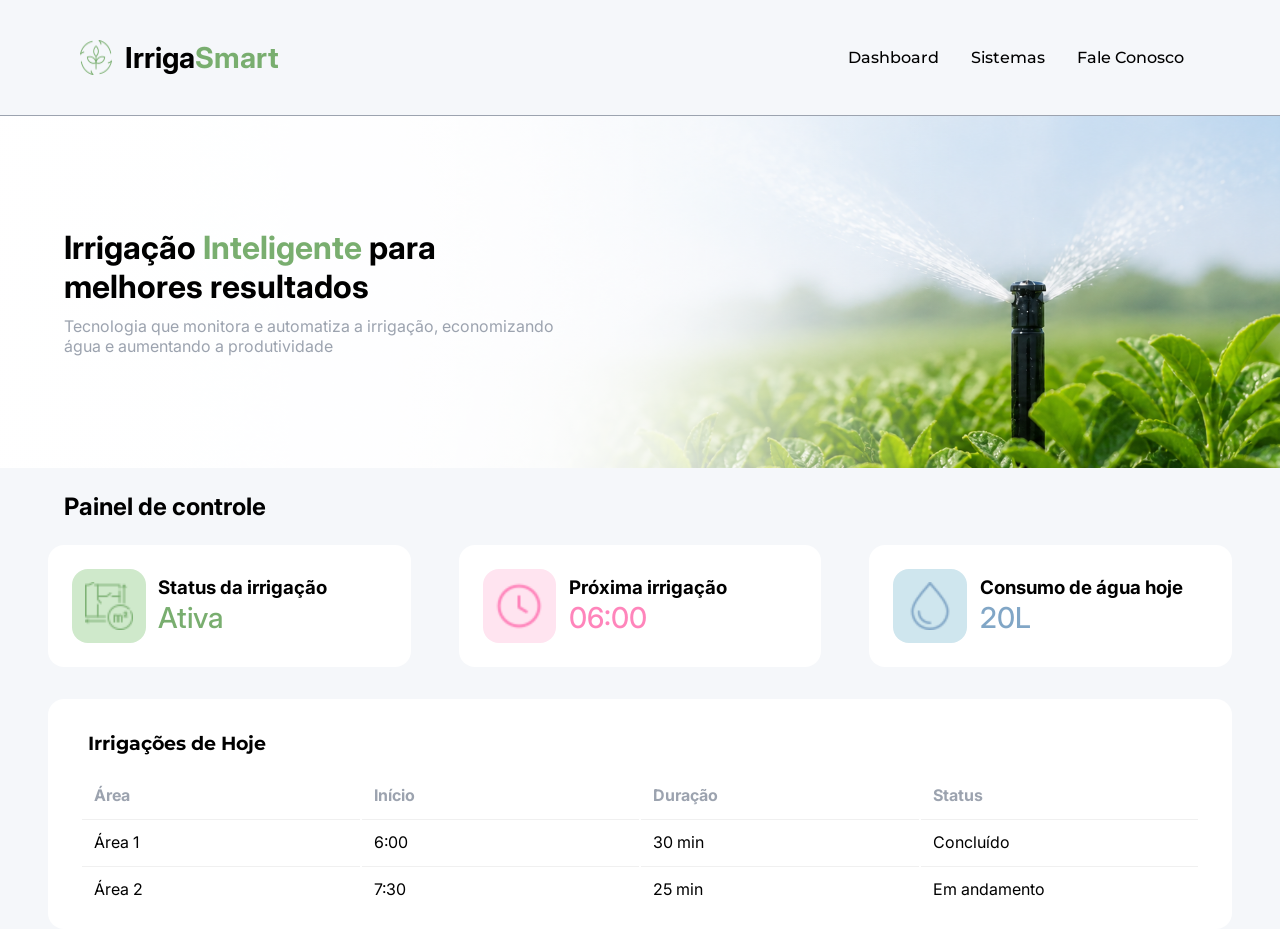
==== commit c10973bc: "separando as pages no html" ====
--- a/index.html
+++ b/index.html
@@ -19,11 +19,11 @@
         <h1>Irriga<span class="destaque">Smart</span></h1>
       </div>
 
-      <ul class="sidebar__nav">
-        <li onclick="mostrar('dashboard', this)">Dashboard</li>
-        <li onclick="mostrar('sistemas', this)">Sistemas</li>
-        <li onclick="mostrar('fale-conosco', this)">Fale Conosco</li>
-      </ul>
+      <div class="sidebar__nav">
+        <a href="index.html">Dashboard</a>
+        <a href="sistemas.html">Sistemas</a>
+        <a href="fale-conosco.html">Fale Conosco</a>
+      </div>
     </nav>
 
     <main class="content">
@@ -107,210 +107,6 @@
           </div>
         </section>
 
-        <section id="sistemas" class="aba">
-          <div class="sistemas__enunciado">
-            <h1>Sistemas</h1>
-            <p>Gerencie as zonas e os horários de irrigação</p>
-          </div>
-
-          <ul class="sistemas__painel__list">
-            <li>
-              <div class="painel__conteudo">
-                <img class="painel__conteudo-icone arquitetura" src="./asserts/dashboard/arquitetura.png" alt="ícone de zonas">
-                <div class="painel__conteudo-box">
-                  <h3 class="painel__conteudo-descricao">Zonas ativas</h3>
-                  <p class="painel__conteudo-texto texto-arquitetura">3 / 5</p>
-                </div>
-              </div>
-            </li>
-
-            <li>
-              <div class="painel__conteudo">
-                <img class="painel__conteudo-icone relogio" src="./asserts/dashboard/relogio.png" alt="ícone de relógio">
-                <div class="painel__conteudo-box">
-                  <h3 class="painel__conteudo-descricao">Próxima irrigação</h3>
-                  <p class="painel__conteudo-texto texto-relogio">06:00</p>
-                </div>
-              </div>
-            </li>
-
-            <li>
-              <div class="painel__conteudo">
-                <img class="painel__conteudo-icone agua" src="./asserts/dashboard/agua.png" alt="ícone de água">
-                <div class="painel__conteudo-box">
-                  <h3 class="painel__conteudo-descricao">Consumo hoje</h3>
-                  <p class="painel__conteudo-texto texto-agua">20 L</p>
-                </div>
-              </div>
-            </li>
-          </ul>
-
-          <div class="sistemas__grid">
-            <div class="sistemas__zonas">
-              <h3 class="sistemas__zonas-subtitulo">Zonas de Irrigação</h3>
-              <ul class="sistemas__zonas__list">
-                <li class="zona__item">
-                  <div class="zona__item__info">
-                    <h4 class="zona__item-nome">Área 1 — Horticultura</h4>
-                    <p class="zona__item-detalhe">30 min · 06:00 · Seg a Sex</p>
-                  </div>
-                  <span class="zona__item-badge zona__item-badge--ativo">Ativo</span>
-                </li>
-
-                <li class="zona__item">
-                  <div class="zona__item__info">
-                    <h4 class="zona__item-nome">Área 2 — Fruticultura</h4>
-                    <p class="zona__item-detalhe">25 min · 07:30 · Diário</p>
-                  </div>
-                  <span class="zona__item-badge zona__item-badge--ativo">Ativo</span>
-                </li>
-
-                <li class="zona__item">
-                  <div class="zona__item__info">
-                    <h4 class="zona__item-nome">Área 3 — Pastagem</h4>
-                    <p class="zona__item-detalhe">20 min · 09:00 · Sáb e Dom</p>
-                  </div>
-                  <span class="zona__item-badge zona__item-badge--ativo">Ativo</span>
-                </li>
-
-                <li class="zona__item">
-                  <div class="zona__item__info">
-                    <h4 class="zona__item-nome">Área 4 — Estufa</h4>
-                    <p class="zona__item-detalhe">15 min · 11:00 · Ter e Qui</p>
-                  </div>
-                  <span class="zona__item-badge zona__item-badge--inativo">Inativo</span>
-                </li>
-
-                <li class="zona__item">
-                  <div class="zona__item__info">
-                    <h4 class="zona__item-nome">Área 5 — Reserva</h4>
-                    <p class="zona__item-detalhe">40 min · 14:00 · Seg, Qua e Sex</p>
-                  </div>
-                  <span class="zona__item-badge zona__item-badge--inativo">Inativo</span>
-                </li>
-              </ul>
-            </div>
-
-            <div class="sistemas__horarios">
-              <h3 class="sistemas__horarios-subtitulo">Horários Automáticos</h3>
-              <table class="sistemas__horarios__tabela">
-                <thead>
-                  <tr>
-                    <th>Área</th>
-                    <th>Horário</th>
-                    <th>Duração</th>
-                    <th>Dias</th>
-                  </tr>
-                </thead>
-                <tbody>
-                  <tr>
-                    <td>Área 1</td>
-                    <td>06:00</td>
-                    <td>30 min</td>
-                    <td>Seg a Sex</td>
-                  </tr>
-                  <tr>
-                    <td>Área 2</td>
-                    <td>07:30</td>
-                    <td>25 min</td>
-                    <td>Diário</td>
-                  </tr>
-                  <tr>
-                    <td>Área 3</td>
-                    <td>09:00</td>
-                    <td>20 min</td>
-                    <td>Sáb e Dom</td>
-                  </tr>
-                  <tr>
-                    <td>Área 1</td>
-                    <td>16:00</td>
-                    <td>30 min</td>
-                    <td>Ter e Qui</td>
-                  </tr>
-                  <tr>
-                    <td>Área 2</td>
-                    <td>20:00</td>
-                    <td>25 min</td>
-                    <td>Seg, Qua e Sex</td>
-                  </tr>
-                </tbody>
-              </table>
-            </div>
-          </div>
-        </section>
-
-        <section id="fale-conosco" class="aba">
-          <div class="fale-conosco__enunciado">
-            <h1>Fale conosco</h1>
-            <p>
-              Precisa de ajuda com o sistema de irrigação?<br>
-              Entre em contanto com nossa equipe.
-            </p>
-          </div>
-        
-        <div class="fale-conosco__grid">
-          <div class="fale-conosco__grid__fbox">
-            <h2 class="fale-conosco__grid__fbox-subtitulo">Enviar Mensagem</h2>
-            <form class="fale-conosco__grid__formulario">
-              <label for="nome">Nome *</label>
-              <input type="text" id="nome" placeholder="Digite seu nome" required>
-
-              <label for="email">Email *</label>
-              <input type="email" id="email" placeholder="Digite seu email" required>
-
-              <label for="assunto">Assunto</label>
-              <input type="text" id="assunto" placeholder="Digite o assunto">
-
-              <label for="mensagem">Mensagem *</label>
-              <textarea id="mensagem" 
-              placeholder="Descreva sua dúvida ou problema" minlength="20" required></textarea>
-
-              <p class="fale-conosco__grid__fbox-aviso">
-                Campos marcados com * são obrigatórios!
-              </p>
-              
-              <button type="submit" class="fale-conosco__grid__fbox-button">
-                <img src="./asserts/fale-conosco/enviar.png" alt="Icone de enviar">
-                Enviar Mensagem
-              </button>
-
-            </form>
-          </div>
-
-          <div class="fale-conosco__grid__sbox">
-            <ul>
-              <li class="grid__sbox__conteudo">
-                <img src="./asserts/fale-conosco/telefone.png" alt="icone de telefone">
-                <div>
-                  <h4 class="grid__sbox__conteudo-subtitulo">Telefone</h4>
-                  <p class="grid__sbox__conteudo-texto">(11) 99999-9999</p>
-                </div>
-              </li>
-              <li class="grid__sbox__conteudo">
-                <img src="./asserts/fale-conosco/e-mail.png" alt="icone de email">
-                <div>
-                  <h4 class="grid__sbox__conteudo-subtitulo"> Email</h4>
-                  <p class="grid__sbox__conteudo-texto">suporte@irrigasmart.com</p>
-                </div>
-              </li>
-              <li class="grid__sbox__conteudo">
-                <img src="./asserts/fale-conosco/relogio.png" alt="icone de relógio">
-                <div>
-                  <h4 class="grid__sbox__conteudo-subtitulo">Atendimento</h4>
-                  <p class="grid__sbox__conteudo-texto">Segunda a Sexta • 08:00 às 18:00</p>
-                </div>
-              </li>
-              <li class="grid__sbox__conteudo">
-                <img src="./asserts/fale-conosco/mapa.png" alt="icone de localização">
-                <div>
-                  <h4 class="grid__sbox__conteudo-subtitulo">Localização</h4>
-                  <p class="grid__sbox__conteudo-texto">São Paulo • Brasil</p>
-                </div>
-              </li>
-            </ul>
-          </div>
-        </div>
-        </section>
     </main>
   </div>
 
--- a/styles/style.css
+++ b/styles/style.css
@@ -15,6 +15,8 @@
   --fonte-secundaria: "Montserrat", sans-serif, arial;
 }
 
+/* reset e configurações iniciais e da sidebar*/
+
 * {
   margin: 0;
   padding: 0;
@@ -49,29 +51,26 @@
 
 .sidebar__nav {
   display: flex;
-  list-style: none;
-}
-
-.sidebar__nav li:hover {
+}
+
+.sidebar__nav a:hover {
   color: var(--cor-principal);
   padding: 0.6rem 0.6rem;
   background-color: var(--cor-secundaria);
   border-radius: 0 1rem 0 1rem;
 }
 
-.sidebar li {
+.sidebar a {
+  color: var(--cor-texto-principal);
   margin: 0.4rem 0.4rem;
   padding: 0.6rem 0.6rem;
   cursor: pointer;
   font-family: var(--fonte-secundaria);
   font-weight: 500;
-}
-
-.sidebar__nav li.ativo {
-  color: var(--cor-cards);
-  background-color: var(--cor-principal);
-  border-radius: 0 1rem 0 1rem;
-}
+  text-decoration: none;
+}
+
+/* inicio da estilização do dashboard */
 
 .dashboard__banner {
   height: 22rem;
@@ -341,9 +340,11 @@
 .sistemas__horarios__tabela tbody td {
   border-top: 1px solid #f0f0f0;
 }
+
 /* término do css do sistemas */
 
 /* inicio do css do fale-conosco */
+
 .fale-conosco__grid {
   display: grid;
   grid-template-columns: 50% 30%;
@@ -484,11 +485,3 @@
   color: var(--cor-texto-secundaria);
 }
 
-.aba {
-  display: none;
-}
-
-.ativa {
-  display: grid;
-}
-
